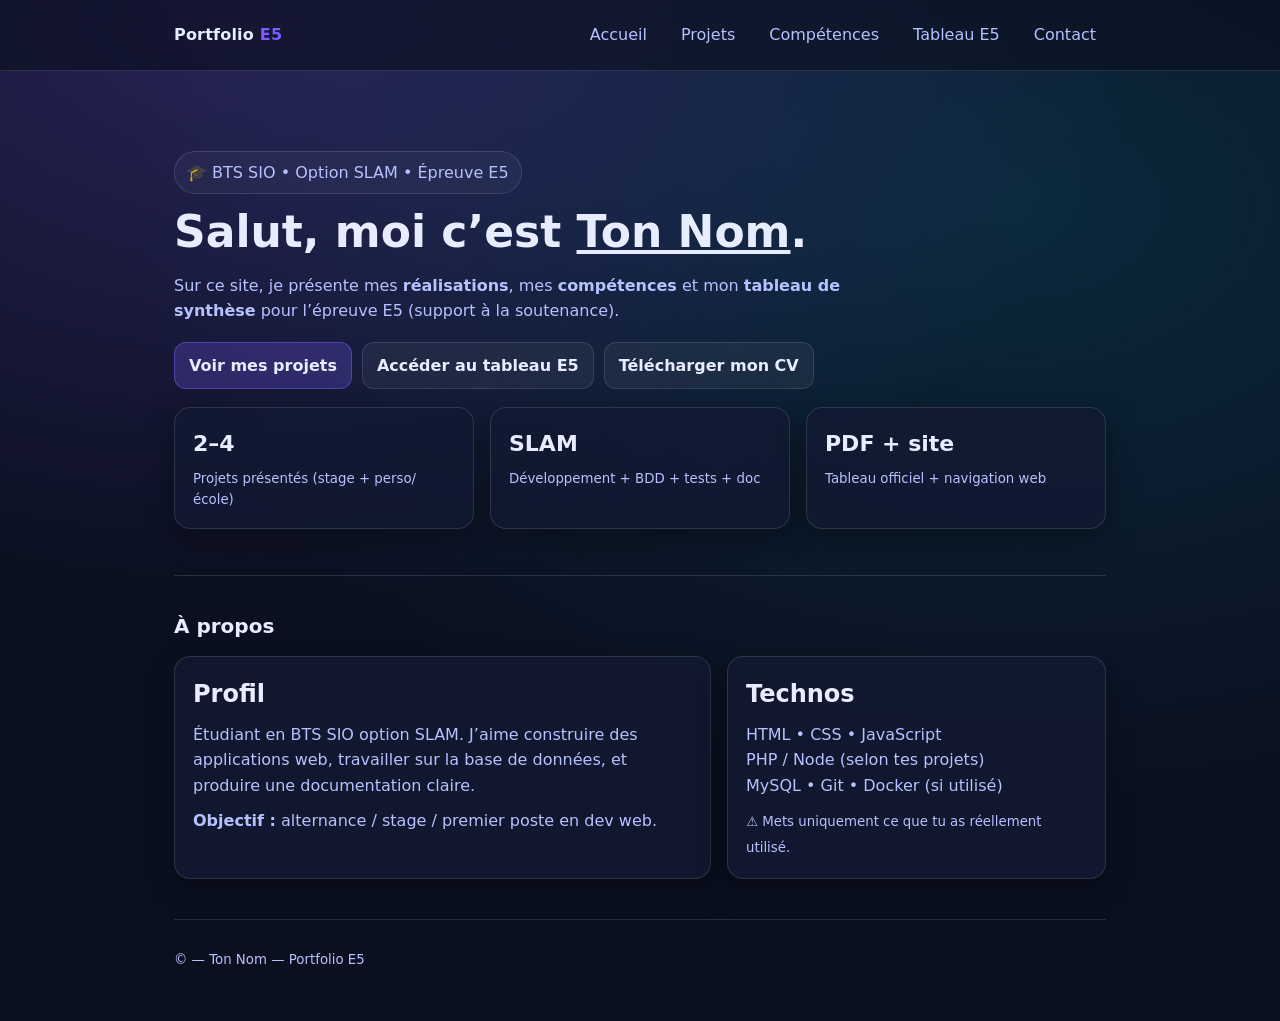
==== porfolio-e5/index.html @ 37c40cb2 "Add files via upload" ====
<!doctype html>
<html lang="fr">
<head>
  <meta charset="utf-8" />
  <meta name="viewport" content="width=device-width,initial-scale=1" />
  <title>Portfolio E5 — BTS SIO SLAM</title>
  <link rel="stylesheet" href="assets/css/style.css" />
  <script defer src="assets/js/main.js"></script>
</head>
<body>
  <header class="nav">
    <div class="nav-inner">
      <div class="brand">Portfolio <span>E5</span></div>
      <nav class="menu">
        <a href="index.html">Accueil</a>
        <a href="projets.html">Projets</a>
        <a href="competences.html">Compétences</a>
        <a href="tableau.html">Tableau E5</a>
        <a href="contact.html">Contact</a>
      </nav>
    </div>
  </header>

  <main class="container">
    <section class="hero">
      <div class="badge">🎓 BTS SIO • Option SLAM • Épreuve E5</div>
      <h1>Salut, moi c’est <u>Ton Nom</u>.</h1>
      <p class="lead">
        Sur ce site, je présente mes <b>réalisations</b>, mes <b>compétences</b> et mon <b>tableau de synthèse</b>
        pour l’épreuve E5 (support à la soutenance).
      </p>
      <div class="actions">
        <a class="btn primary" href="projets.html">Voir mes projets</a>
        <a class="btn" href="tableau.html">Accéder au tableau E5</a>
        <a class="btn" href="assets/docs/cv.pdf" target="_blank" rel="noopener">Télécharger mon CV</a>
      </div>

      <div class="grid kpis">
        <div class="card kpi">
          <strong>2–4</strong>
          <small>Projets présentés (stage + perso/école)</small>
        </div>
        <div class="card kpi">
          <strong>SLAM</strong>
          <small>Développement + BDD + tests + doc</small>
        </div>
        <div class="card kpi">
          <strong>PDF + site</strong>
          <small>Tableau officiel + navigation web</small>
        </div>
      </div>
    </section>

    <div class="hr"></div>

    <section>
      <h2 class="section-title">À propos</h2>
      <div class="grid two-cols">
        <div class="card left">
          <h2>Profil</h2>
          <p>
            Étudiant en BTS SIO option SLAM. J’aime construire des applications web, travailler sur la base de données,
            et produire une documentation claire.
          </p>
          <p style="margin-top:10px">
            <b>Objectif :</b> alternance / stage / premier poste en dev web.
          </p>
        </div>
        <div class="card right">
          <h2>Technos</h2>
          <p>HTML • CSS • JavaScript</p>
          <p>PHP / Node (selon tes projets)</p>
          <p>MySQL • Git • Docker (si utilisé)</p>
          <p style="margin-top:10px"><small>⚠️ Mets uniquement ce que tu as réellement utilisé.</small></p>
        </div>
      </div>
    </section>

    <footer class="footer">
      <small>© <span data-year></span> — Ton Nom — Portfolio E5</small>
    </footer>
  </main>
</body>
</html>
---- porfolio-e5/assets/css/style.css ----
:root{
  --bg:#0b1020;
  --card:#121a33;
  --text:#e7ecff;
  --muted:#b6c1ff;
  --accent:#7c5cff;
  --border:rgba(255,255,255,.12);
  --shadow: 0 10px 30px rgba(0,0,0,.35);
  --radius:16px;
  --max: 980px;
}

*{box-sizing:border-box}
html{scroll-behavior:smooth}
body{
  margin:0;
  font-family: system-ui, -apple-system, Segoe UI, Roboto, Arial, sans-serif;
  background: radial-gradient(900px 600px at 20% 0%, rgba(124,92,255,.25), transparent),
              radial-gradient(900px 600px at 80% 20%, rgba(0,220,255,.12), transparent),
              var(--bg);
  color:var(--text);
  line-height:1.6;
}

a{color:inherit; text-decoration:none}
a:hover{opacity:.9}

.container{max-width:var(--max); margin:0 auto; padding:24px}

.nav{
  position:sticky; top:0; z-index:10;
  backdrop-filter: blur(10px);
  background: rgba(11,16,32,.65);
  border-bottom: 1px solid var(--border);
}
.nav-inner{
  max-width: var(--max);
  margin:0 auto;
  padding: 14px 24px;
  display:flex; align-items:center; justify-content:space-between;
  gap:16px;
}
.brand{font-weight:800; letter-spacing:.2px}
.brand span{color:var(--accent)}
.menu{display:flex; gap:14px; flex-wrap:wrap}
.menu a{
  padding:8px 10px;
  border-radius: 10px;
  color:var(--muted);
}
.menu a.active, .menu a:hover{
  background: rgba(124,92,255,.15);
  color: var(--text);
}

.hero{
  padding: 56px 0 24px;
}
.badge{
  display:inline-flex;
  gap:8px;
  align-items:center;
  border: 1px solid var(--border);
  padding: 8px 12px;
  border-radius: 999px;
  color: var(--muted);
  background: rgba(255,255,255,.04);
}
h1{font-size: clamp(28px, 4vw, 44px); line-height:1.1; margin:14px 0}
.lead{color:var(--muted); max-width: 70ch}

.grid{
  display:grid;
  grid-template-columns: repeat(12, 1fr);
  gap: 16px;
}

.card{
  background: rgba(18,26,51,.8);
  border: 1px solid var(--border);
  border-radius: var(--radius);
  padding: 18px;
  box-shadow: var(--shadow);
}
.card h2{margin:0 0 8px}
.card p{margin:0; color: var(--muted)}
.card small{color: var(--muted)}

.kpis{margin-top:18px}
.kpi{
  grid-column: span 4;
  display:flex;
  flex-direction:column;
  gap:6px;
}
.kpi strong{font-size: 22px}

.actions{display:flex; gap:10px; flex-wrap:wrap; margin-top:18px}
.btn{
  display:inline-flex; align-items:center; justify-content:center;
  gap:10px;
  padding: 10px 14px;
  border-radius: 12px;
  border: 1px solid var(--border);
  background: rgba(255,255,255,.05);
  color: var(--text);
  font-weight: 600;
}
.btn.primary{
  background: rgba(124,92,255,.25);
  border-color: rgba(124,92,255,.45);
}
.btn:hover{transform: translateY(-1px)}
.btn:active{transform: translateY(0px)}

.section-title{margin: 34px 0 14px; font-size: 20px}
.hr{
  height:1px;
  background: var(--border);
  margin: 22px 0;
}

.project-card{grid-column: span 6}
.project-card .meta{display:flex; gap:10px; flex-wrap:wrap; margin-top:10px}
.tag{
  font-size: 12px;
  padding: 4px 10px;
  border: 1px solid var(--border);
  border-radius: 999px;
  color: var(--muted);
  background: rgba(255,255,255,.03);
}

.two-cols .left{grid-column: span 7}
.two-cols .right{grid-column: span 5}

.footer{
  margin-top: 40px;
  padding: 26px 0;
  color: var(--muted);
  border-top: 1px solid var(--border);
}

.embed{
  width:100%;
  height: 78vh;
  border: 1px solid var(--border);
  border-radius: var(--radius);
  background: rgba(255,255,255,.03);
}

@media (max-width: 860px){
  .kpi{grid-column: span 12}
  .project-card{grid-column: span 12}
  .two-cols .left, .two-cols .right{grid-column: span 12}
}
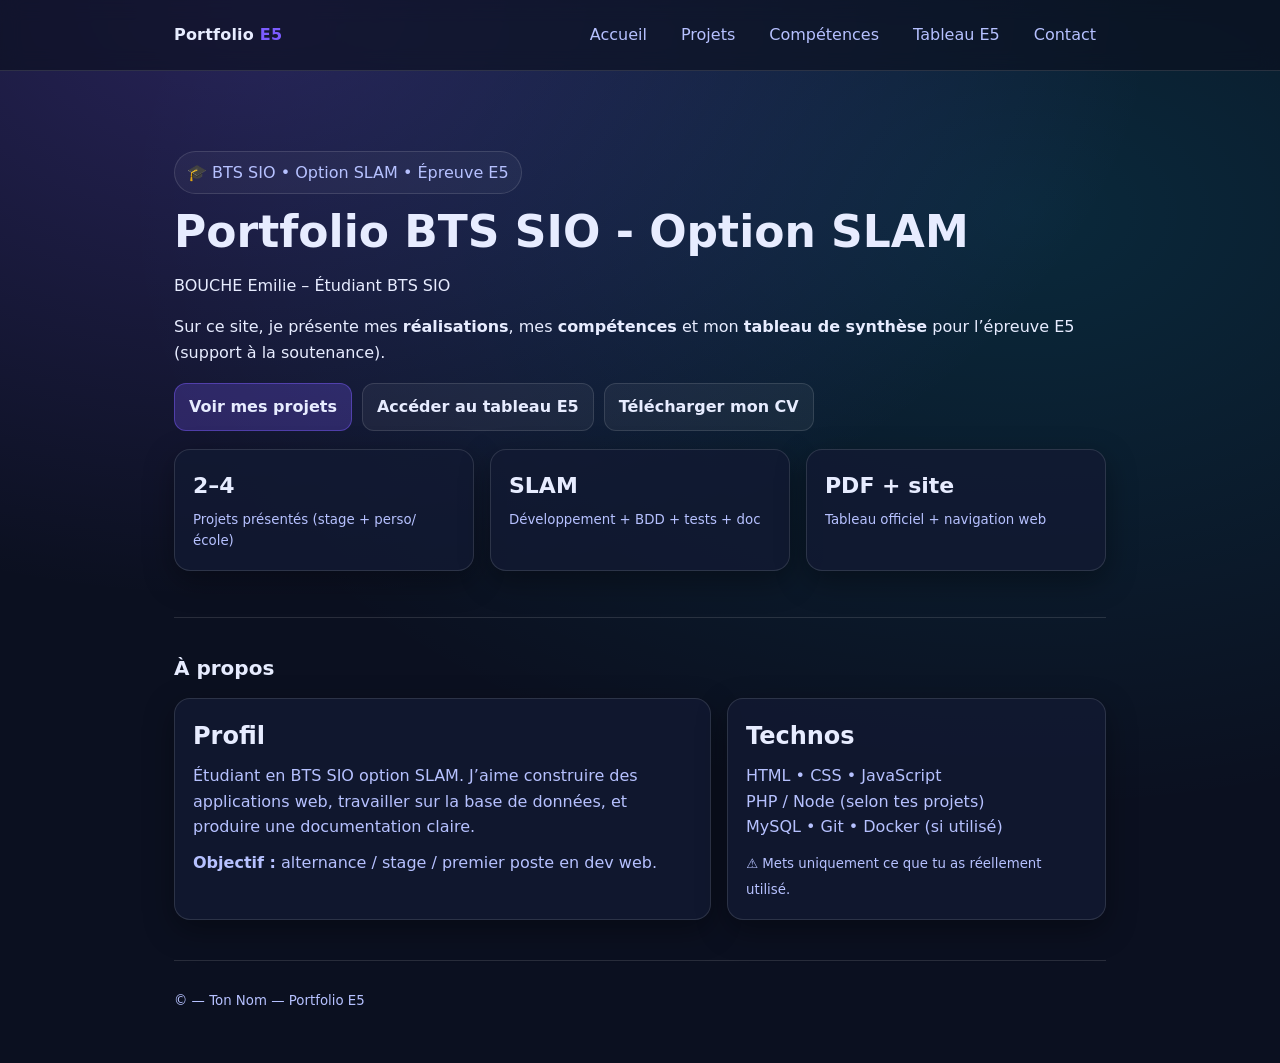
==== commit 8d79de3e: "Add files via upload" ====
--- a/porfolio-e5/index.html
+++ b/porfolio-e5/index.html
@@ -24,8 +24,8 @@
   <main class="container">
     <section class="hero">
       <div class="badge">🎓 BTS SIO • Option SLAM • Épreuve E5</div>
-      <h1>Salut, moi c’est <u>Ton Nom</u>.</h1>
-      <p class="lead">
+     <h1>Portfolio BTS SIO - Option SLAM</h1>
+<p>BOUCHE Emilie – Étudiant BTS SIO</p>
         Sur ce site, je présente mes <b>réalisations</b>, mes <b>compétences</b> et mon <b>tableau de synthèse</b>
         pour l’épreuve E5 (support à la soutenance).
       </p>
